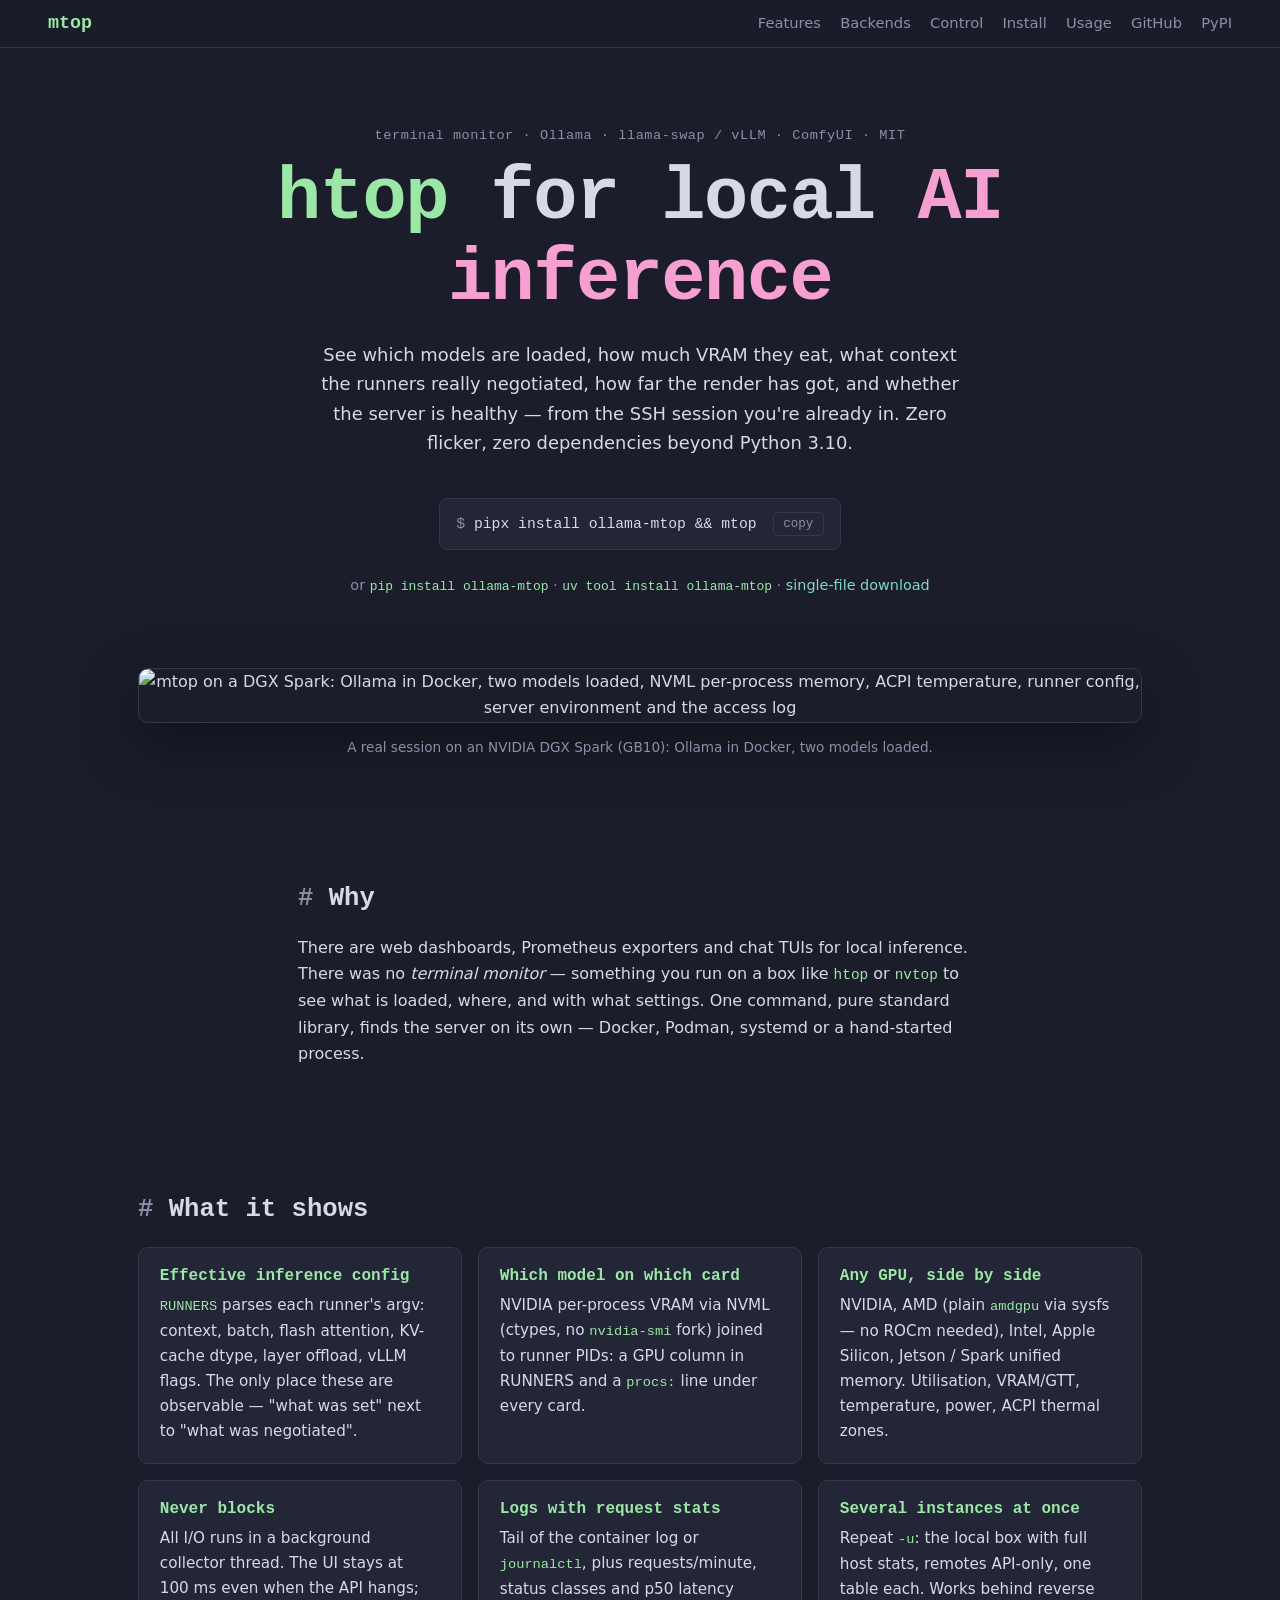
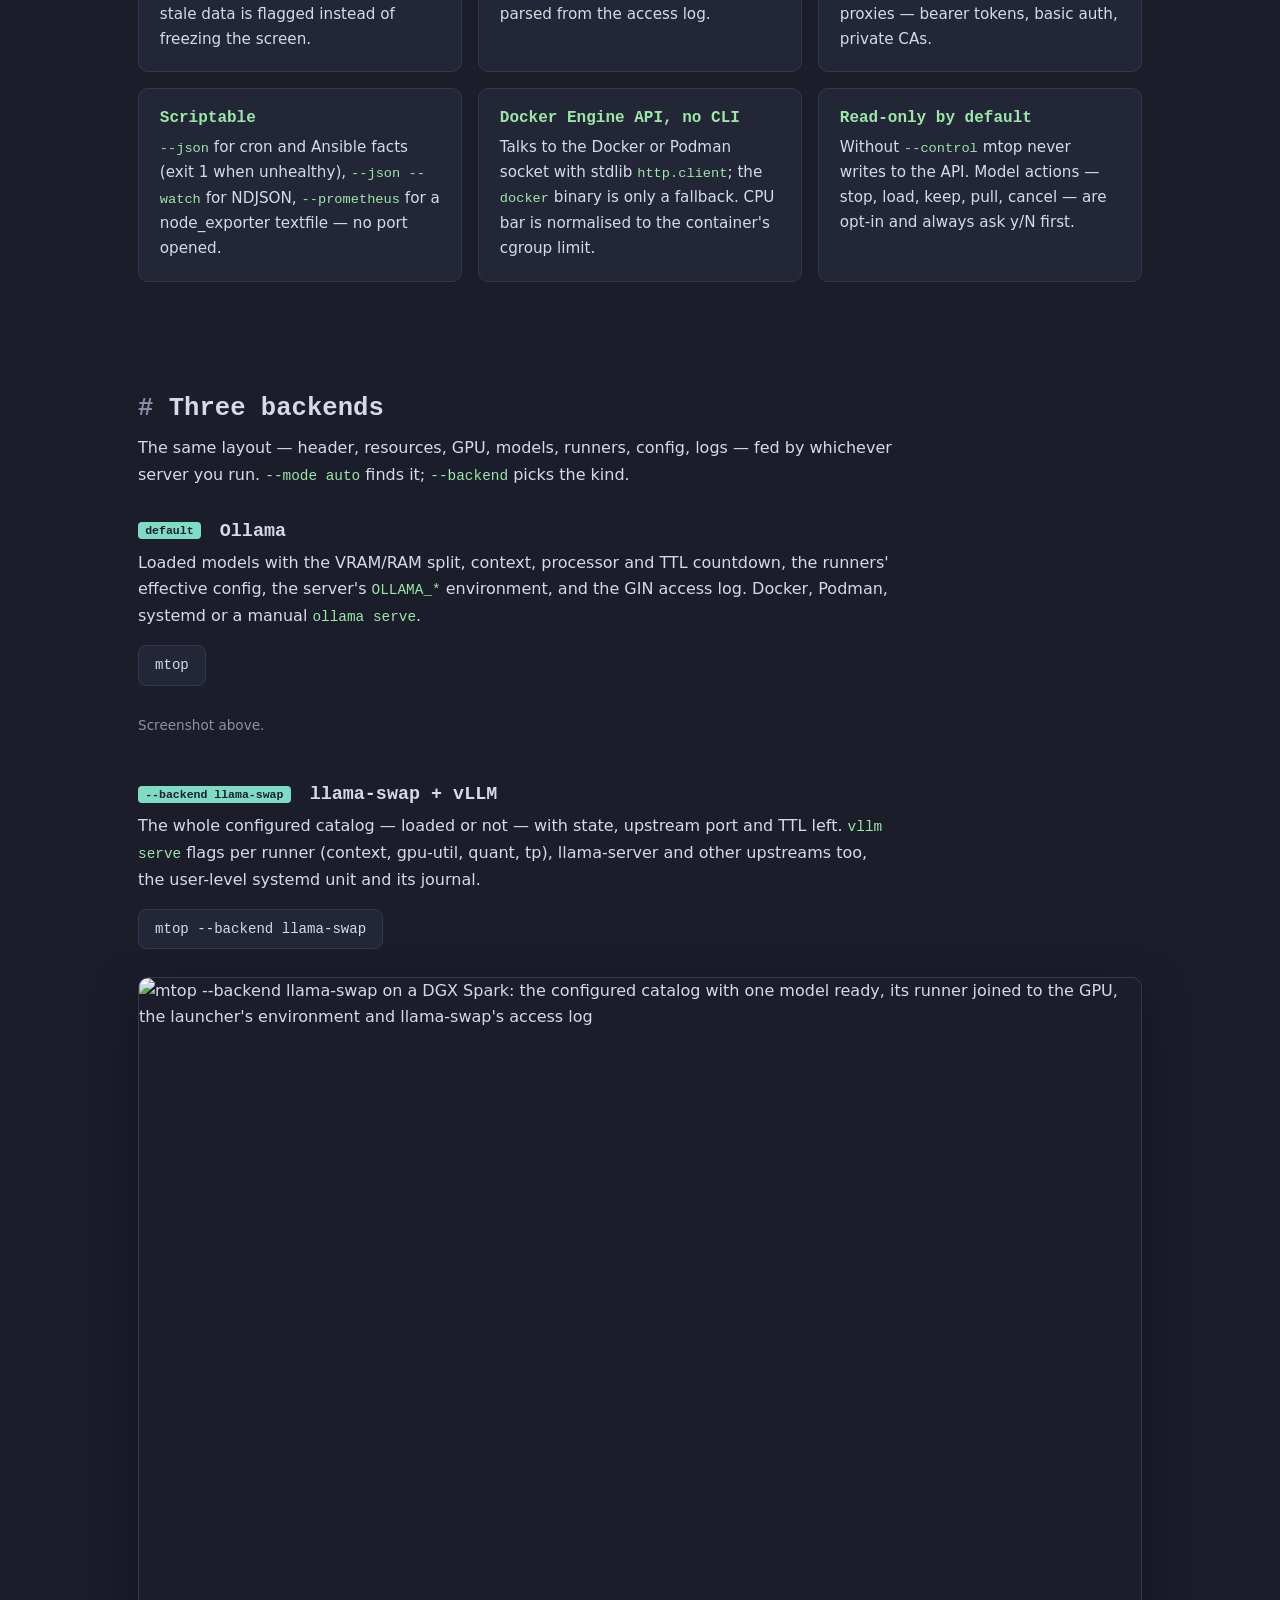
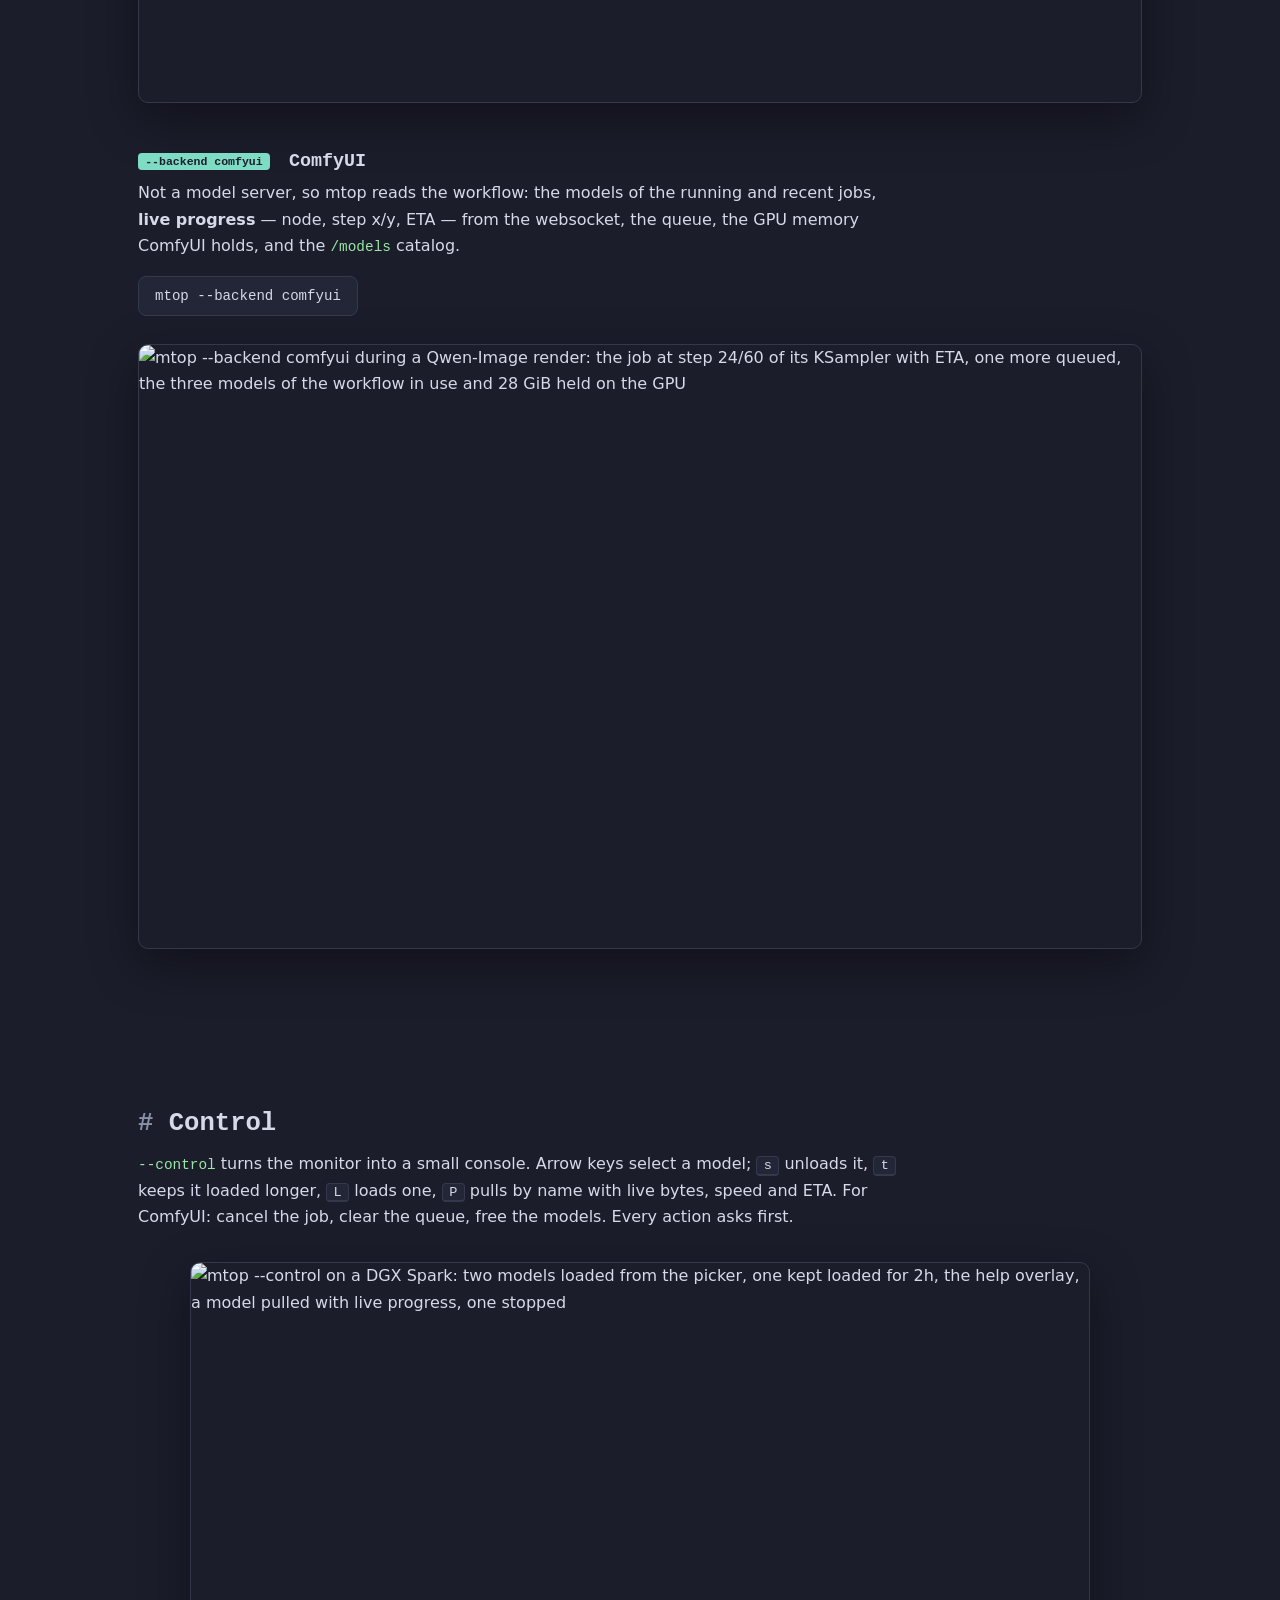
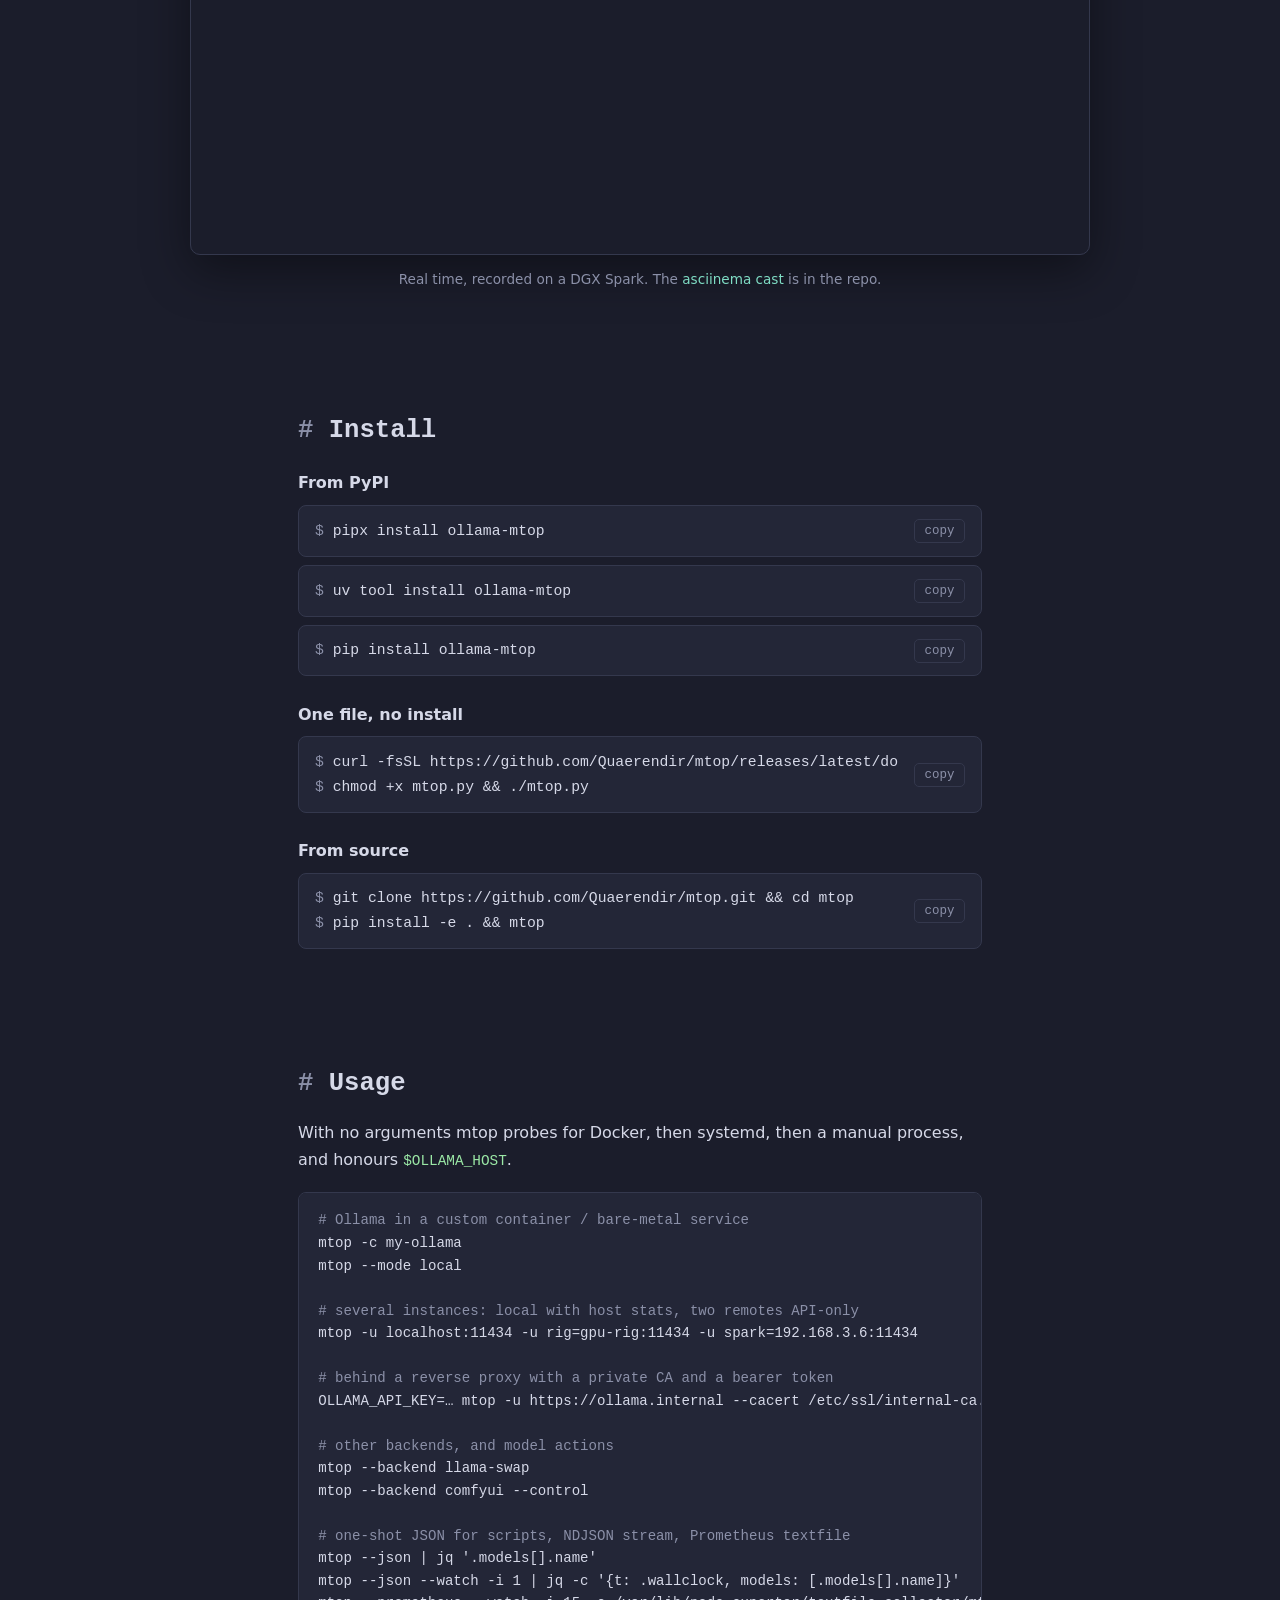
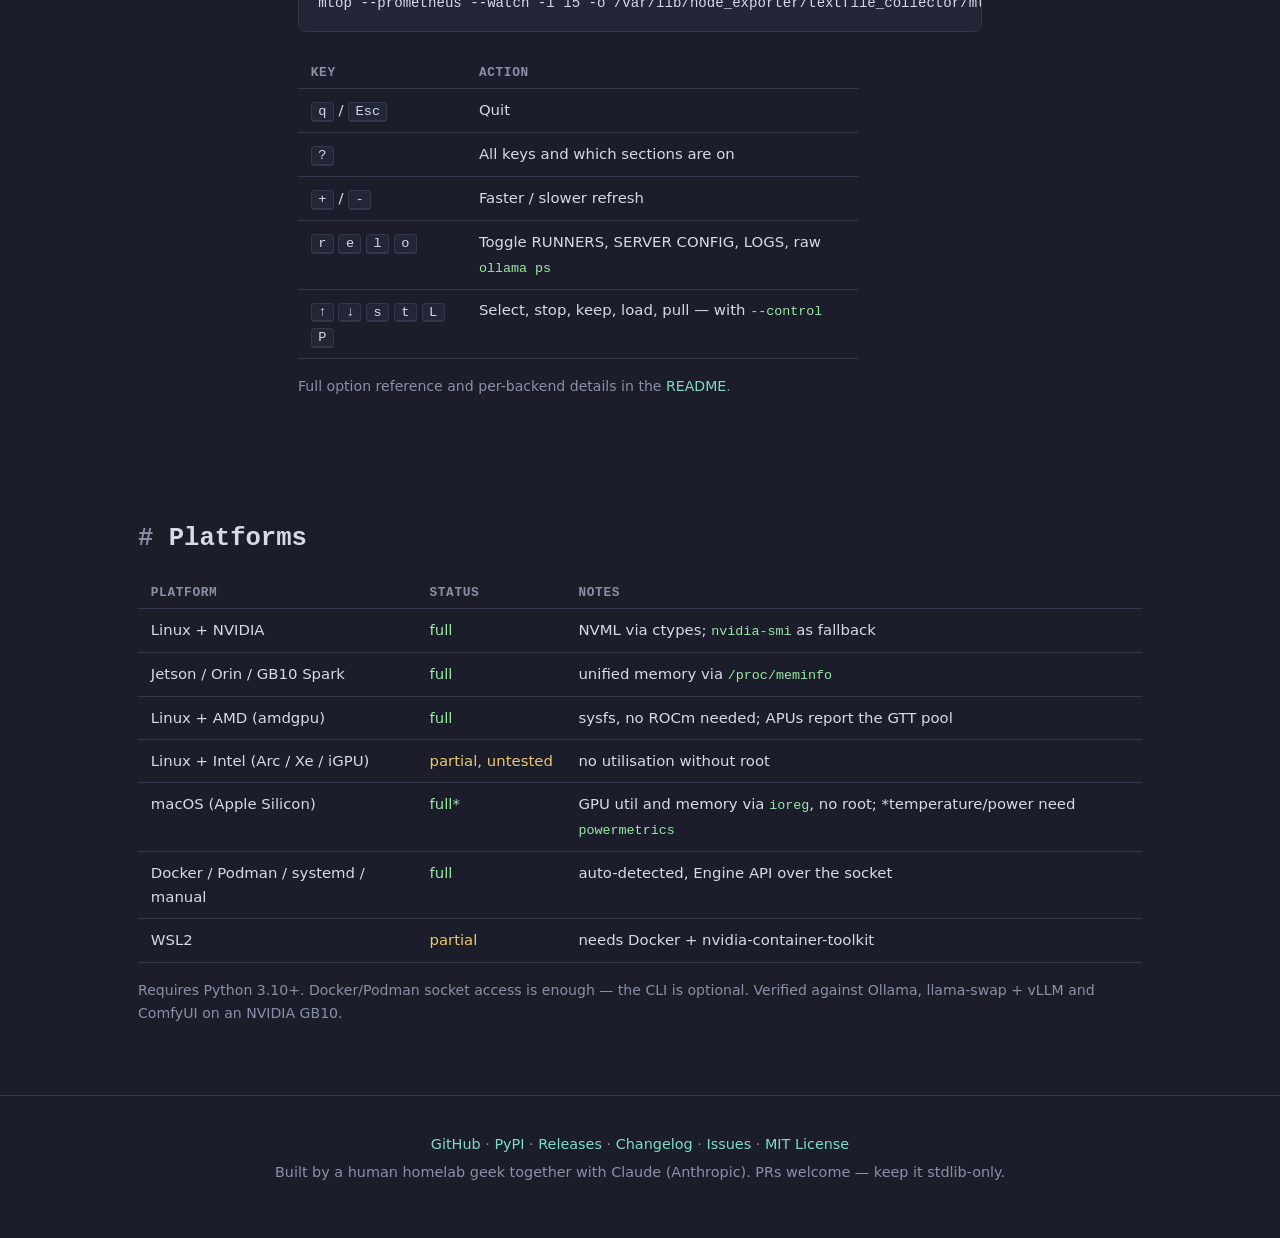
==== site/index.html @ ddf64fcb "site: static project page for GitHub Pages One-page site in site/ (plain HTML + CSS, no build step, " ====
<!DOCTYPE html>
<html lang="en">
<head>
<meta charset="utf-8">
<meta name="viewport" content="width=device-width, initial-scale=1">
<title>mtop — htop for local AI inference</title>
<meta name="description" content="A curses TUI that monitors local AI inference: Ollama, llama-swap/vLLM and ComfyUI — models, GPU and the server, in Docker, Podman or bare-metal. Zero flicker, zero dependencies beyond Python 3.10+.">
<meta name="theme-color" content="#1b1d2b">
<link rel="canonical" href="https://quaerendir.github.io/mtop/">
<meta property="og:type" content="website">
<meta property="og:title" content="mtop — htop for local AI inference">
<meta property="og:description" content="Terminal monitor for Ollama, llama-swap/vLLM and ComfyUI: loaded models, per-runner inference config, live job progress, GPU (NVIDIA / AMD / Intel / Apple), logs. Pure stdlib Python.">
<meta property="og:url" content="https://quaerendir.github.io/mtop/">
<meta property="og:image" content="https://quaerendir.github.io/mtop/screenshot.png">
<meta name="twitter:card" content="summary_large_image">
<link rel="icon" href="data:image/svg+xml,%3Csvg xmlns='http://www.w3.org/2000/svg' viewBox='0 0 32 32'%3E%3Crect width='32' height='32' rx='6' fill='%231b1d2b'/%3E%3Cpath d='M6 22V10l5 7 5-7v12M20 22h6M20 16h6M20 10h6' fill='none' stroke='%239be8a6' stroke-width='2.4' stroke-linecap='round' stroke-linejoin='round'/%3E%3C/svg%3E">
<link rel="stylesheet" href="style.css">
</head>
<body>

<header class="top">
  <a class="brand" href="#top">mtop</a>
  <nav>
    <a href="#features">Features</a>
    <a href="#backends">Backends</a>
    <a href="#control">Control</a>
    <a href="#install">Install</a>
    <a href="#usage">Usage</a>
    <a href="https://github.com/Quaerendir/mtop">GitHub</a>
    <a href="https://pypi.org/project/ollama-mtop/">PyPI</a>
  </nav>
</header>

<main id="top">

<section class="hero">
  <p class="eyebrow">terminal monitor · Ollama · llama-swap / vLLM · ComfyUI · MIT</p>
  <h1><span class="g">htop</span> for local <span class="p">AI inference</span></h1>
  <p class="lead">See which models are loaded, how much VRAM they eat, what context the runners really negotiated, how far the render has got, and whether the server is healthy — from the SSH session you're already in. Zero flicker, zero dependencies beyond Python&nbsp;3.10.</p>

  <div class="cmd" data-copy="pipx install ollama-mtop && mtop">
    <code><span class="dim">$</span> pipx install ollama-mtop &amp;&amp; mtop</code>
    <button type="button" aria-label="Copy command">copy</button>
  </div>
  <p class="alt">or <code>pip install ollama-mtop</code> · <code>uv tool install ollama-mtop</code> · <a href="#install">single-file download</a></p>
</section>

<section class="shot">
  <img src="screenshot.png" width="2518" height="1478" alt="mtop on a DGX Spark: Ollama in Docker, two models loaded, NVML per-process memory, ACPI temperature, runner config, server environment and the access log">
  <p class="caption">A real session on an NVIDIA DGX Spark (GB10): Ollama in Docker, two models loaded.</p>
</section>

<section id="why" class="narrow">
  <h2>Why</h2>
  <p>There are web dashboards, Prometheus exporters and chat TUIs for local inference. There was no <em>terminal monitor</em> — something you run on a box like <code>htop</code> or <code>nvtop</code> to see what is loaded, where, and with what settings. One command, pure standard library, finds the server on its own — Docker, Podman, systemd or a hand-started process.</p>
</section>

<section id="features">
  <h2>What it shows</h2>
  <div class="grid">
    <article>
      <h3>Effective inference config</h3>
      <p><code>RUNNERS</code> parses each runner's argv: context, batch, flash attention, KV-cache dtype, layer offload, vLLM flags. The only place these are observable — "what was set" next to "what was negotiated".</p>
    </article>
    <article>
      <h3>Which model on which card</h3>
      <p>NVIDIA per-process VRAM via NVML (ctypes, no <code>nvidia-smi</code> fork) joined to runner PIDs: a GPU column in RUNNERS and a <code>procs:</code> line under every card.</p>
    </article>
    <article>
      <h3>Any GPU, side by side</h3>
      <p>NVIDIA, AMD (plain <code>amdgpu</code> via sysfs — no ROCm needed), Intel, Apple Silicon, Jetson / Spark unified memory. Utilisation, VRAM/GTT, temperature, power, ACPI thermal zones.</p>
    </article>
    <article>
      <h3>Never blocks</h3>
      <p>All I/O runs in a background collector thread. The UI stays at 100&nbsp;ms even when the API hangs; stale data is flagged instead of freezing the screen.</p>
    </article>
    <article>
      <h3>Logs with request stats</h3>
      <p>Tail of the container log or <code>journalctl</code>, plus requests/minute, status classes and p50 latency parsed from the access log.</p>
    </article>
    <article>
      <h3>Several instances at once</h3>
      <p>Repeat <code>-u</code>: the local box with full host stats, remotes API-only, one table each. Works behind reverse proxies — bearer tokens, basic auth, private CAs.</p>
    </article>
    <article>
      <h3>Scriptable</h3>
      <p><code>--json</code> for cron and Ansible facts (exit 1 when unhealthy), <code>--json --watch</code> for NDJSON, <code>--prometheus</code> for a node_exporter textfile — no port opened.</p>
    </article>
    <article>
      <h3>Docker Engine API, no CLI</h3>
      <p>Talks to the Docker or Podman socket with stdlib <code>http.client</code>; the <code>docker</code> binary is only a fallback. CPU bar is normalised to the container's cgroup limit.</p>
    </article>
    <article>
      <h3>Read-only by default</h3>
      <p>Without <code>--control</code> mtop never writes to the API. Model actions — stop, load, keep, pull, cancel — are opt-in and always ask y/N first.</p>
    </article>
  </div>
</section>

<section id="backends">
  <h2>Three backends</h2>
  <p class="sectionlead">The same layout — header, resources, GPU, models, runners, config, logs — fed by whichever server you run. <code>--mode auto</code> finds it; <code>--backend</code> picks the kind.</p>

  <div class="backend">
    <div class="btext">
      <h3><span class="tag">default</span> Ollama</h3>
      <p>Loaded models with the VRAM/RAM split, context, processor and TTL countdown, the runners' effective config, the server's <code>OLLAMA_*</code> environment, and the GIN access log. Docker, Podman, systemd or a manual <code>ollama serve</code>.</p>
      <pre><code>mtop</code></pre>
    </div>
    <p class="bnote">Screenshot above.</p>
  </div>

  <div class="backend">
    <div class="btext">
      <h3><span class="tag">--backend llama-swap</span> llama-swap + vLLM</h3>
      <p>The whole configured catalog — loaded or not — with state, upstream port and TTL left. <code>vllm serve</code> flags per runner (context, gpu-util, quant, tp), llama-server and other upstreams too, the user-level systemd unit and its journal.</p>
      <pre><code>mtop --backend llama-swap</code></pre>
    </div>
    <img src="screenshot-llama-swap.png" width="2518" height="1820" loading="lazy" alt="mtop --backend llama-swap on a DGX Spark: the configured catalog with one model ready, its runner joined to the GPU, the launcher's environment and llama-swap's access log">
  </div>

  <div class="backend">
    <div class="btext">
      <h3><span class="tag">--backend comfyui</span> ComfyUI</h3>
      <p>Not a model server, so mtop reads the workflow: the models of the running and recent jobs, <strong>live progress</strong> — node, step x/y, ETA — from the websocket, the queue, the GPU memory ComfyUI holds, and the <code>/models</code> catalog.</p>
      <pre><code>mtop --backend comfyui</code></pre>
    </div>
    <img src="screenshot-comfyui.png" width="2518" height="1516" loading="lazy" alt="mtop --backend comfyui during a Qwen-Image render: the job at step 24/60 of its KSampler with ETA, one more queued, the three models of the workflow in use and 28 GiB held on the GPU">
  </div>
</section>

<section id="control">
  <h2>Control</h2>
  <p class="sectionlead"><code>--control</code> turns the monitor into a small console. Arrow keys select a model; <kbd>s</kbd> unloads it, <kbd>t</kbd> keeps it loaded longer, <kbd>L</kbd> loads one, <kbd>P</kbd> pulls by name with live bytes, speed and ETA. For ComfyUI: cancel the job, clear the queue, free the models. Every action asks first.</p>
  <img class="demo" src="demo-control.gif" width="1329" height="874" loading="lazy" alt="mtop --control on a DGX Spark: two models loaded from the picker, one kept loaded for 2h, the help overlay, a model pulled with live progress, one stopped">
  <p class="caption">Real time, recorded on a DGX Spark. The <a href="https://github.com/Quaerendir/mtop/blob/master/docs/demo-control.cast">asciinema cast</a> is in the repo.</p>
</section>

<section id="install" class="narrow">
  <h2>Install</h2>

  <h3>From PyPI</h3>
  <div class="cmd" data-copy="pipx install ollama-mtop"><code><span class="dim">$</span> pipx install ollama-mtop</code><button type="button" aria-label="Copy command">copy</button></div>
  <div class="cmd" data-copy="uv tool install ollama-mtop"><code><span class="dim">$</span> uv tool install ollama-mtop</code><button type="button" aria-label="Copy command">copy</button></div>
  <div class="cmd" data-copy="pip install ollama-mtop"><code><span class="dim">$</span> pip install ollama-mtop</code><button type="button" aria-label="Copy command">copy</button></div>

  <h3>One file, no install</h3>
  <div class="cmd" data-copy="curl -fsSL https://github.com/Quaerendir/mtop/releases/latest/download/mtop.py -o mtop.py &amp;&amp; chmod +x mtop.py &amp;&amp; ./mtop.py"><code><span class="dim">$</span> curl -fsSL https://github.com/Quaerendir/mtop/releases/latest/download/mtop.py -o mtop.py
<span class="dim">$</span> chmod +x mtop.py &amp;&amp; ./mtop.py</code><button type="button" aria-label="Copy command">copy</button></div>

  <h3>From source</h3>
  <div class="cmd" data-copy="git clone https://github.com/Quaerendir/mtop.git &amp;&amp; cd mtop &amp;&amp; pip install -e . &amp;&amp; mtop"><code><span class="dim">$</span> git clone https://github.com/Quaerendir/mtop.git &amp;&amp; cd mtop
<span class="dim">$</span> pip install -e . &amp;&amp; mtop</code><button type="button" aria-label="Copy command">copy</button></div>
</section>

<section id="usage" class="narrow">
  <h2>Usage</h2>
  <p>With no arguments mtop probes for Docker, then systemd, then a manual process, and honours <code>$OLLAMA_HOST</code>.</p>
<pre><code><span class="c"># Ollama in a custom container / bare-metal service</span>
mtop -c my-ollama
mtop --mode local

<span class="c"># several instances: local with host stats, two remotes API-only</span>
mtop -u localhost:11434 -u rig=gpu-rig:11434 -u spark=192.168.3.6:11434

<span class="c"># behind a reverse proxy with a private CA and a bearer token</span>
OLLAMA_API_KEY=… mtop -u https://ollama.internal --cacert /etc/ssl/internal-ca.pem

<span class="c"># other backends, and model actions</span>
mtop --backend llama-swap
mtop --backend comfyui --control

<span class="c"># one-shot JSON for scripts, NDJSON stream, Prometheus textfile</span>
mtop --json | jq '.models[].name'
mtop --json --watch -i 1 | jq -c '{t: .wallclock, models: [.models[].name]}'
mtop --prometheus --watch -i 15 -o /var/lib/node_exporter/textfile_collector/mtop.prom</code></pre>

  <table class="keys">
    <tr><th>Key</th><th>Action</th></tr>
    <tr><td><kbd>q</kbd> / <kbd>Esc</kbd></td><td>Quit</td></tr>
    <tr><td><kbd>?</kbd></td><td>All keys and which sections are on</td></tr>
    <tr><td><kbd>+</kbd> / <kbd>-</kbd></td><td>Faster / slower refresh</td></tr>
    <tr><td><kbd>r</kbd> <kbd>e</kbd> <kbd>l</kbd> <kbd>o</kbd></td><td>Toggle RUNNERS, SERVER CONFIG, LOGS, raw <code>ollama ps</code></td></tr>
    <tr><td><kbd>↑</kbd> <kbd>↓</kbd> <kbd>s</kbd> <kbd>t</kbd> <kbd>L</kbd> <kbd>P</kbd></td><td>Select, stop, keep, load, pull — with <code>--control</code></td></tr>
  </table>
  <p class="note">Full option reference and per-backend details in the <a href="https://github.com/Quaerendir/mtop#readme">README</a>.</p>
</section>

<section id="platforms">
  <h2>Platforms</h2>
  <div class="tablewrap">
  <table class="plat">
    <tr><th>Platform</th><th>Status</th><th>Notes</th></tr>
    <tr><td>Linux + NVIDIA</td><td class="ok">full</td><td>NVML via ctypes; <code>nvidia-smi</code> as fallback</td></tr>
    <tr><td>Jetson / Orin / GB10 Spark</td><td class="ok">full</td><td>unified memory via <code>/proc/meminfo</code></td></tr>
    <tr><td>Linux + AMD (amdgpu)</td><td class="ok">full</td><td>sysfs, no ROCm needed; APUs report the GTT pool</td></tr>
    <tr><td>Linux + Intel (Arc / Xe / iGPU)</td><td class="warn">partial, untested</td><td>no utilisation without root</td></tr>
    <tr><td>macOS (Apple Silicon)</td><td class="ok">full*</td><td>GPU util and memory via <code>ioreg</code>, no root; *temperature/power need <code>powermetrics</code></td></tr>
    <tr><td>Docker / Podman / systemd / manual</td><td class="ok">full</td><td>auto-detected, Engine API over the socket</td></tr>
    <tr><td>WSL2</td><td class="warn">partial</td><td>needs Docker + nvidia-container-toolkit</td></tr>
  </table>
  </div>
  <p class="note">Requires Python 3.10+. Docker/Podman socket access is enough — the CLI is optional. Verified against Ollama, llama-swap + vLLM and ComfyUI on an NVIDIA GB10.</p>
</section>

</main>

<footer>
  <p>
    <a href="https://github.com/Quaerendir/mtop">GitHub</a> ·
    <a href="https://pypi.org/project/ollama-mtop/">PyPI</a> ·
    <a href="https://github.com/Quaerendir/mtop/releases">Releases</a> ·
    <a href="https://github.com/Quaerendir/mtop/blob/master/CHANGELOG.md">Changelog</a> ·
    <a href="https://github.com/Quaerendir/mtop/issues">Issues</a> ·
    <a href="https://github.com/Quaerendir/mtop/blob/master/LICENSE">MIT License</a>
  </p>
  <p class="dim">Built by a human homelab geek together with Claude (Anthropic). PRs welcome — keep it stdlib-only.</p>
</footer>

<script>
// Progressive enhancement: copy buttons. The page works without it.
document.querySelectorAll('.cmd button').forEach(function (b) {
  b.addEventListener('click', function () {
    var text = b.parentElement.getAttribute('data-copy');
    var done = function () { b.textContent = 'copied'; setTimeout(function () { b.textContent = 'copy'; }, 1500); };
    if (navigator.clipboard) { navigator.clipboard.writeText(text).then(done, function () {}); }
  });
});
</script>
</body>
</html>
---- site/style.css ----
:root {
  --bg: #1b1d2b;
  --bg2: #232637;
  --line: #34384d;
  --fg: #d6d9e8;
  --dim: #8b90a8;
  --green: #9be8a6;
  --pink: #f5a0d0;
  --mint: #7fdcc4;
  --warn: #e8c86a;
  --mono: ui-monospace, "SF Mono", "JetBrains Mono", Menlo, Consolas, "Liberation Mono", monospace;
}
* { box-sizing: border-box; }
html { scroll-behavior: smooth; }
body {
  margin: 0; background: var(--bg); color: var(--fg);
  font: 16px/1.65 system-ui, -apple-system, "Segoe UI", Roboto, sans-serif;
}
a { color: var(--mint); text-decoration: none; }
a:hover { text-decoration: underline; }
code, pre, kbd { font-family: var(--mono); }
code { font-size: .9em; color: var(--green); }

.top {
  position: sticky; top: 0; z-index: 10;
  display: flex; align-items: center; justify-content: space-between; gap: 1rem;
  padding: .7rem clamp(1rem, 4vw, 3rem);
  background: color-mix(in srgb, var(--bg) 88%, transparent);
  backdrop-filter: blur(8px); border-bottom: 1px solid var(--line);
}
.brand { font: 700 1.15rem var(--mono); color: var(--green); }
.top nav { display: flex; gap: 1.2rem; flex-wrap: wrap; font-size: .92rem; }
.top nav a { color: var(--dim); }
.top nav a:hover { color: var(--fg); text-decoration: none; }

main > section { padding: 3.5rem clamp(1rem, 4vw, 3rem); max-width: 1100px; margin: 0 auto; }
main > section.narrow { max-width: 780px; }
h2 { font: 700 1.6rem var(--mono); margin: 0 0 1.4rem; color: var(--fg); }
h2::before { content: "# "; color: var(--dim); }
h3 { font-size: 1rem; margin: 1.6rem 0 .5rem; color: var(--fg); }

.hero { text-align: center; padding-top: 5rem; }
.eyebrow { font: .85rem var(--mono); color: var(--dim); margin: 0 0 1rem; letter-spacing: .04em; }
h1 { font: 800 clamp(2.6rem, 8vw, 4.6rem)/1.1 var(--mono); margin: 0 0 1.2rem; letter-spacing: -.02em; }
h1 .g { color: var(--green); } h1 .p { color: var(--pink); }
.lead { max-width: 640px; margin: 0 auto 2rem; font-size: 1.12rem; color: var(--fg); }
.alt { color: var(--dim); font-size: .9rem; margin-top: 1rem; }

.cmd {
  position: relative; display: flex; align-items: center; justify-content: space-between; gap: 1rem;
  background: var(--bg2); border: 1px solid var(--line); border-radius: 8px;
  padding: .8rem 1rem; margin: .5rem auto; max-width: 100%; text-align: left;
}
.hero .cmd { display: inline-flex; }
.cmd code { color: var(--fg); white-space: pre; overflow-x: auto; font-size: .92rem; }
.cmd .dim, .dim { color: var(--dim); }
.cmd button {
  flex: none; font: .78rem var(--mono); color: var(--dim); background: transparent;
  border: 1px solid var(--line); border-radius: 5px; padding: .25rem .6rem; cursor: pointer;
}
.cmd button:hover { color: var(--green); border-color: var(--green); }

.shot { text-align: center; padding-top: 0 !important; }
.shot img {
  width: 100%; height: auto; border-radius: 10px; border: 1px solid var(--line);
  box-shadow: 0 20px 60px rgba(0, 0, 0, .45);
}
.caption { color: var(--dim); font-size: .85rem; margin-top: .8rem; }

.grid { display: grid; grid-template-columns: repeat(auto-fit, minmax(300px, 1fr)); gap: 1rem; }
.grid article { background: var(--bg2); border: 1px solid var(--line); border-radius: 10px; padding: 1.2rem 1.3rem; }
.grid h3 { margin: 0 0 .5rem; color: var(--green); font: 700 1rem var(--mono); }
.grid p { margin: 0; color: var(--fg); font-size: .95rem; }

pre {
  background: var(--bg2); border: 1px solid var(--line); border-radius: 8px;
  padding: 1rem 1.2rem; overflow-x: auto; font-size: .88rem; line-height: 1.6; margin: 1.2rem 0;
}
pre code { color: var(--fg); font-size: inherit; }
pre .c { color: var(--dim); }

table { border-collapse: collapse; width: 100%; font-size: .93rem; }
th, td { text-align: left; padding: .55rem .8rem; border-bottom: 1px solid var(--line); vertical-align: top; }
th { color: var(--dim); font: 600 .8rem var(--mono); text-transform: uppercase; letter-spacing: .05em; }
.tablewrap { overflow-x: auto; }
td.ok { color: var(--green); white-space: nowrap; }
td.warn { color: var(--warn); white-space: nowrap; }
kbd {
  background: var(--bg2); border: 1px solid var(--line); border-bottom-width: 2px;
  border-radius: 4px; padding: .05rem .4rem; font-size: .85rem; color: var(--fg);
}
.keys { max-width: 560px; margin-top: 1.5rem; }
.note { color: var(--dim); font-size: .88rem; margin-top: 1rem; }

footer {
  border-top: 1px solid var(--line); text-align: center; padding: 2rem 1rem 3rem;
  color: var(--dim); font-size: .9rem;
}
footer p { margin: .3rem 0; }

.sectionlead { max-width: 760px; color: var(--fg); margin: -.6rem 0 2rem; }
.backend { margin: 0 0 3rem; }
.backend h3 { margin: 0 0 .5rem; font: 700 1.15rem var(--mono); color: var(--fg); }
.backend .btext { max-width: 760px; }
.backend .btext p { margin: 0 0 .6rem; }
.backend pre { display: inline-block; margin: .4rem 0 1.2rem; padding: .5rem 1rem; }
.backend img, img.demo {
  display: block; width: 100%; height: auto; border-radius: 10px; border: 1px solid var(--line);
  box-shadow: 0 16px 48px rgba(0, 0, 0, .4);
}
img.demo { max-width: 900px; margin: 0 auto; }
.bnote { color: var(--dim); font-size: .85rem; margin: 0; }
.tag {
  display: inline-block; font: 600 .72rem var(--mono); color: var(--bg); background: var(--mint);
  border-radius: 4px; padding: .12rem .45rem; margin-right: .5rem; vertical-align: .12em;
}
#control .caption { text-align: center; }

@media (max-width: 640px) {
  .top nav a:nth-child(-n+4) { display: none; }
  .hero { padding-top: 3rem; }
  .hero .cmd { display: flex; }
}
@media (prefers-reduced-motion: reduce) { html { scroll-behavior: auto; } }
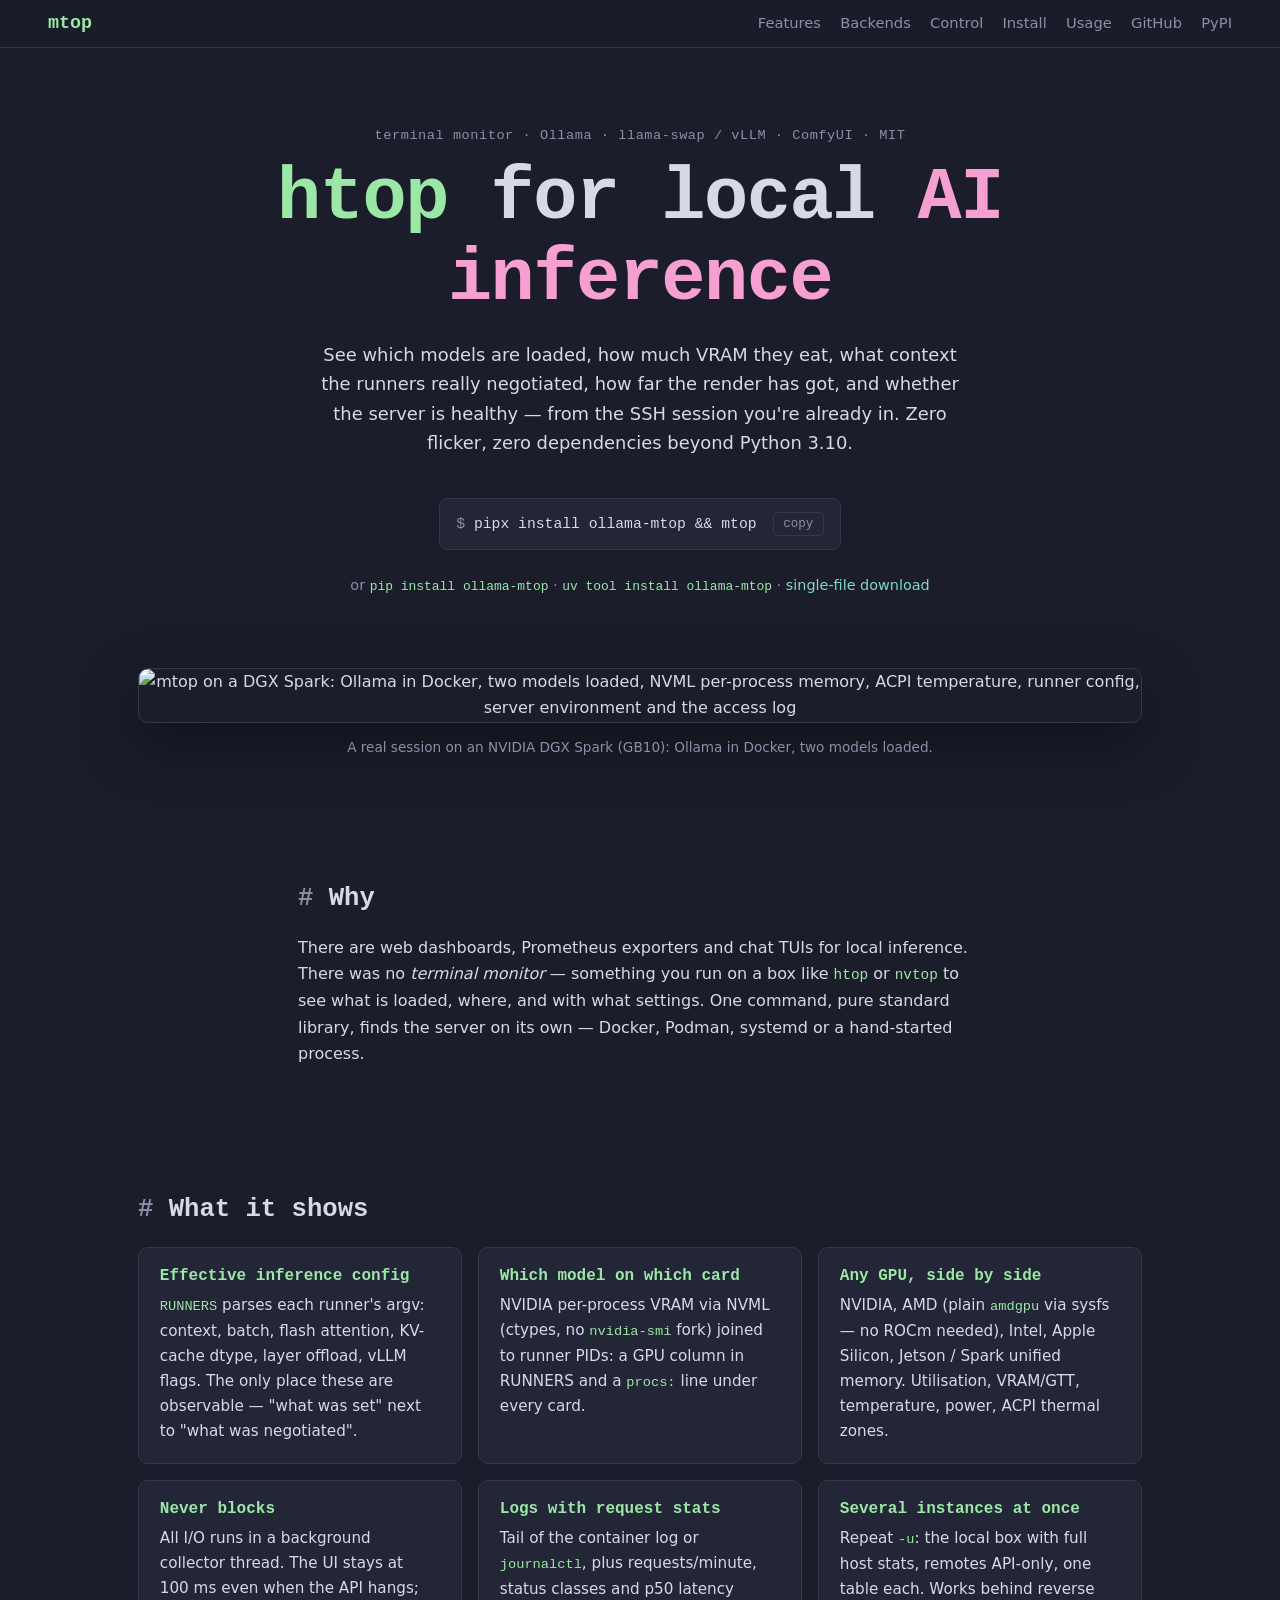
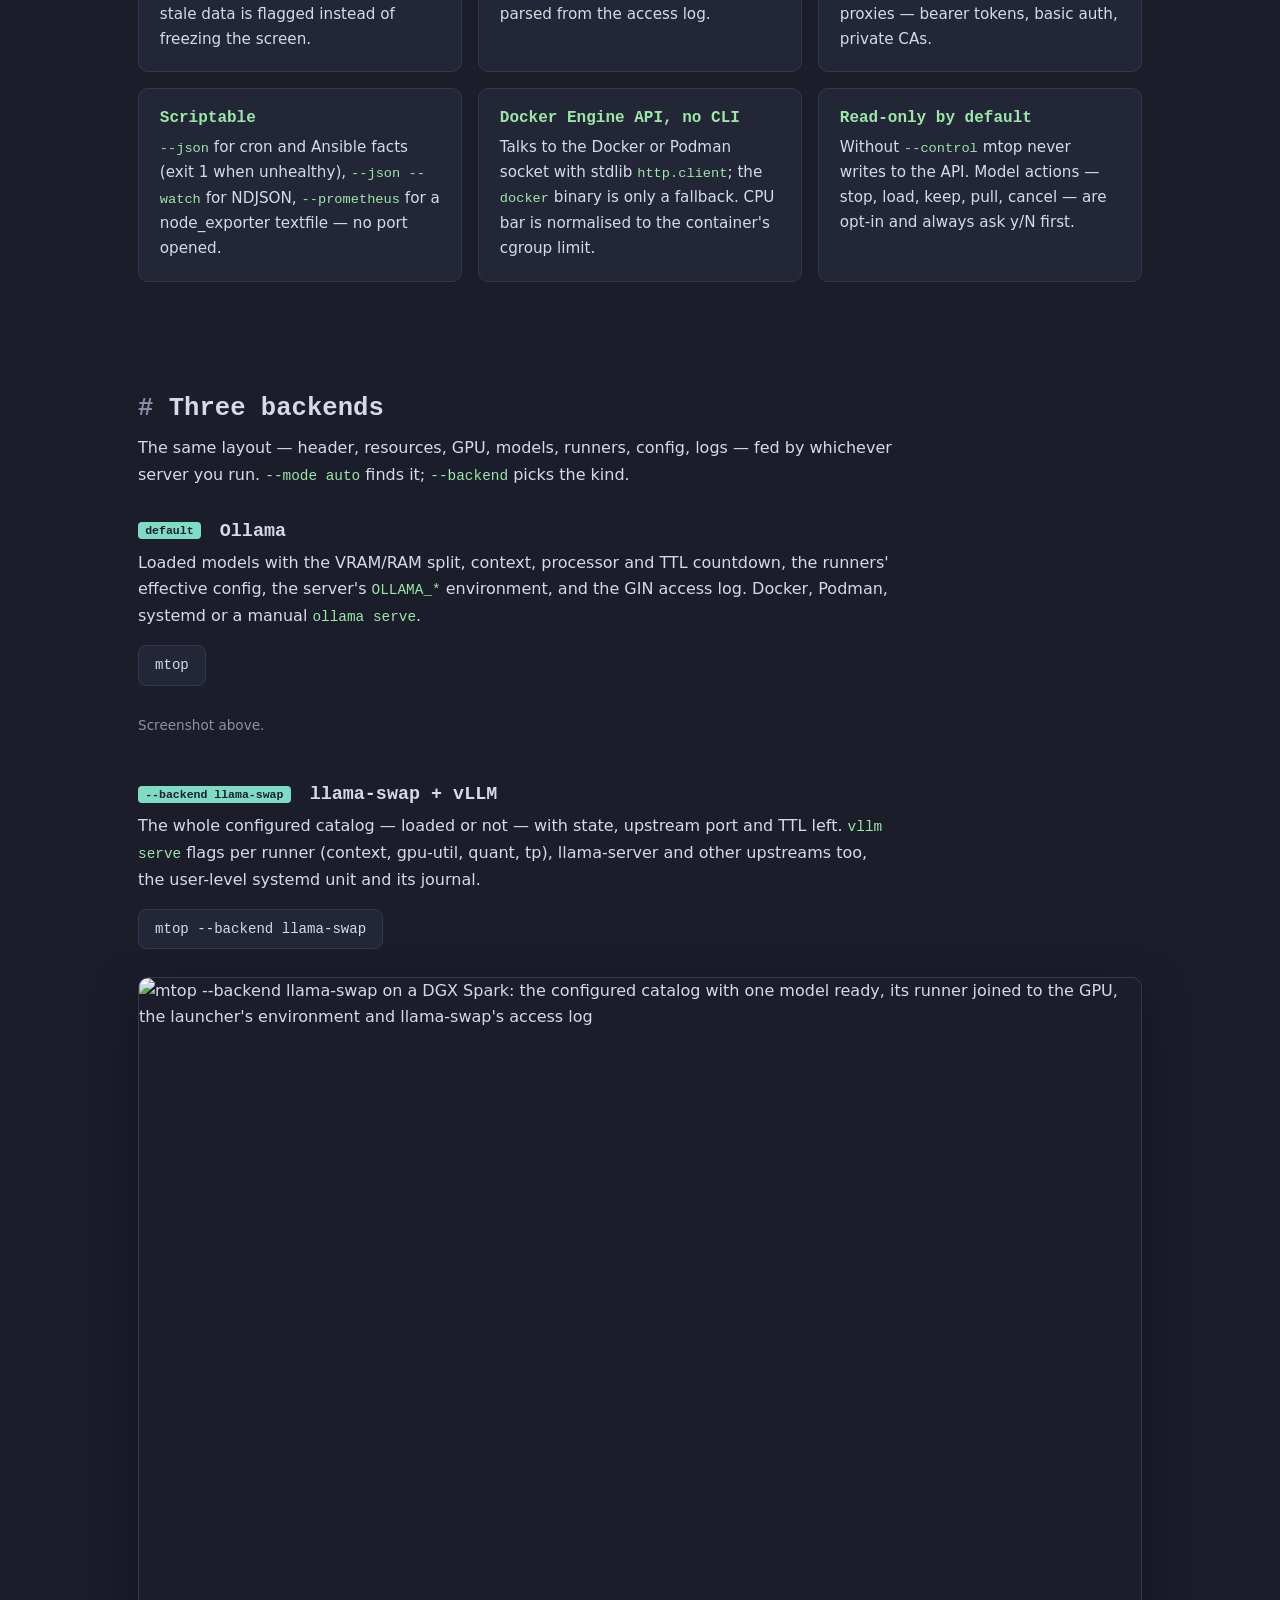
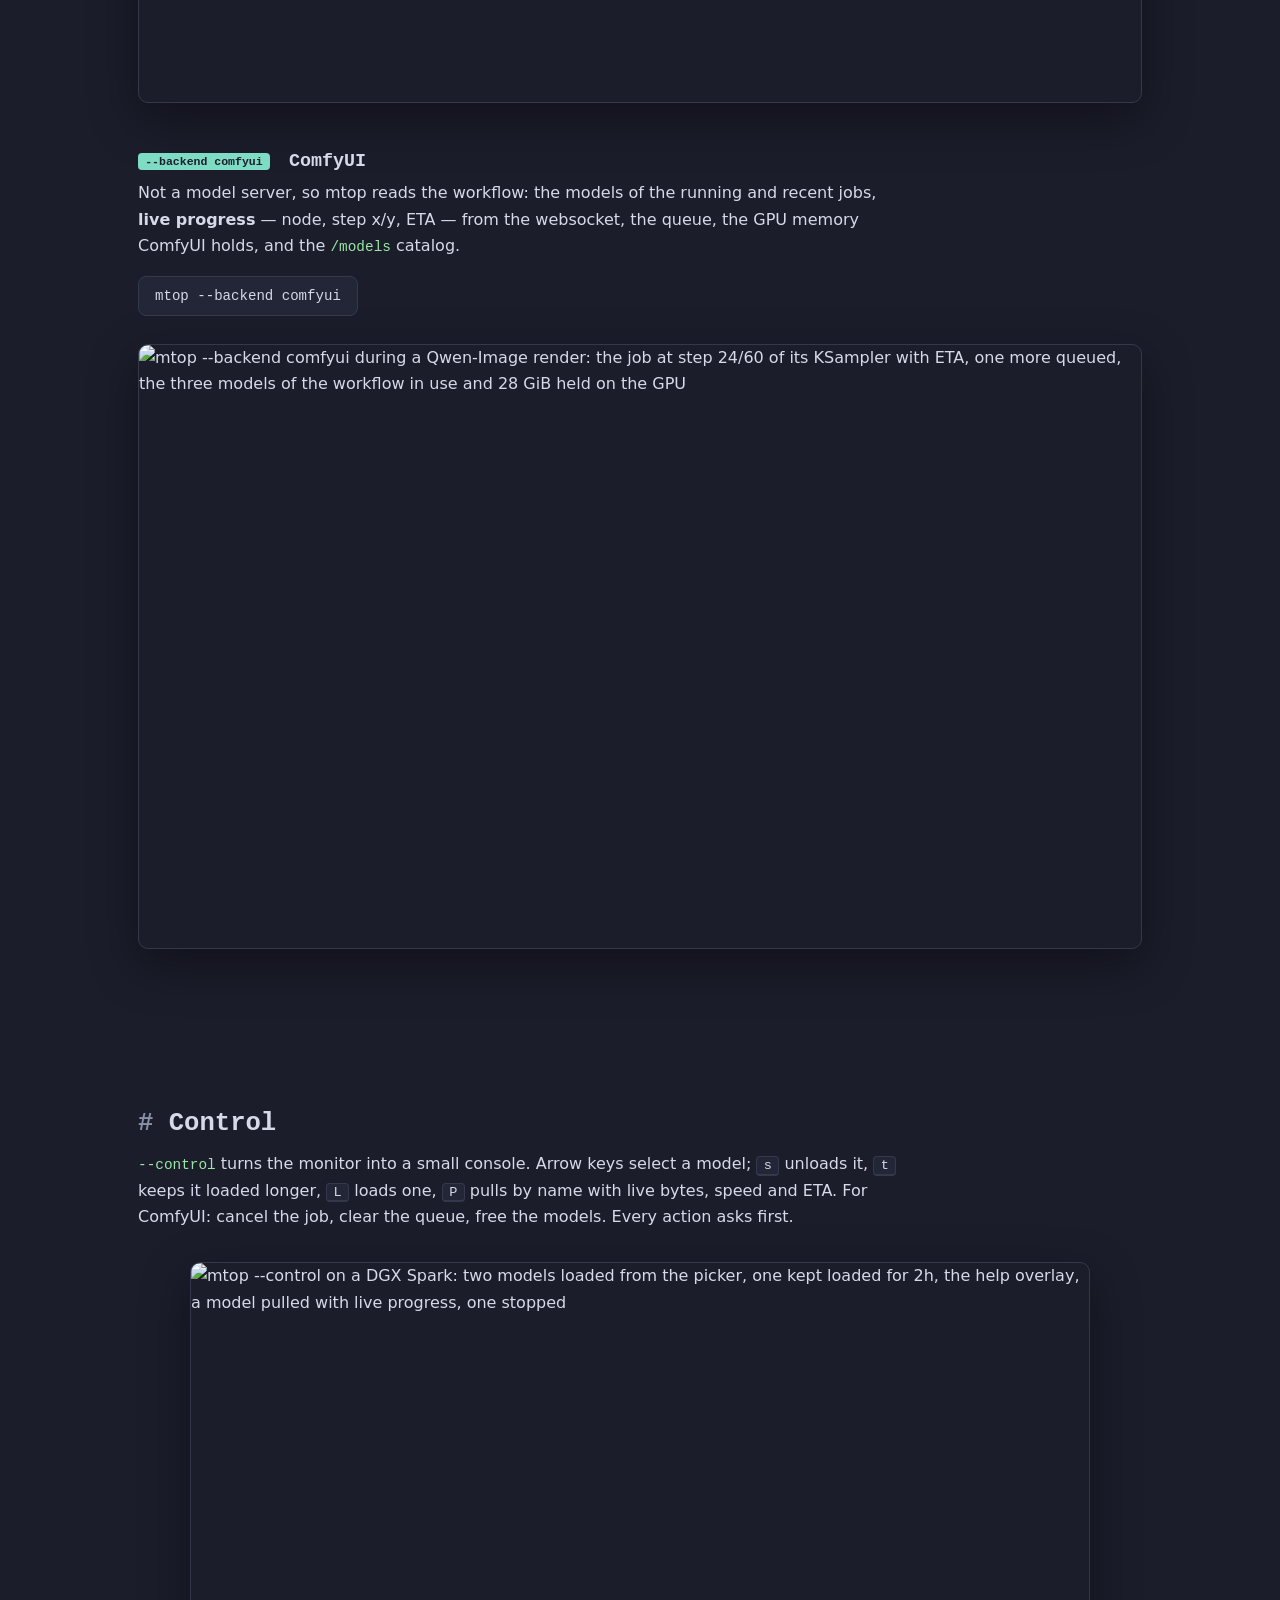
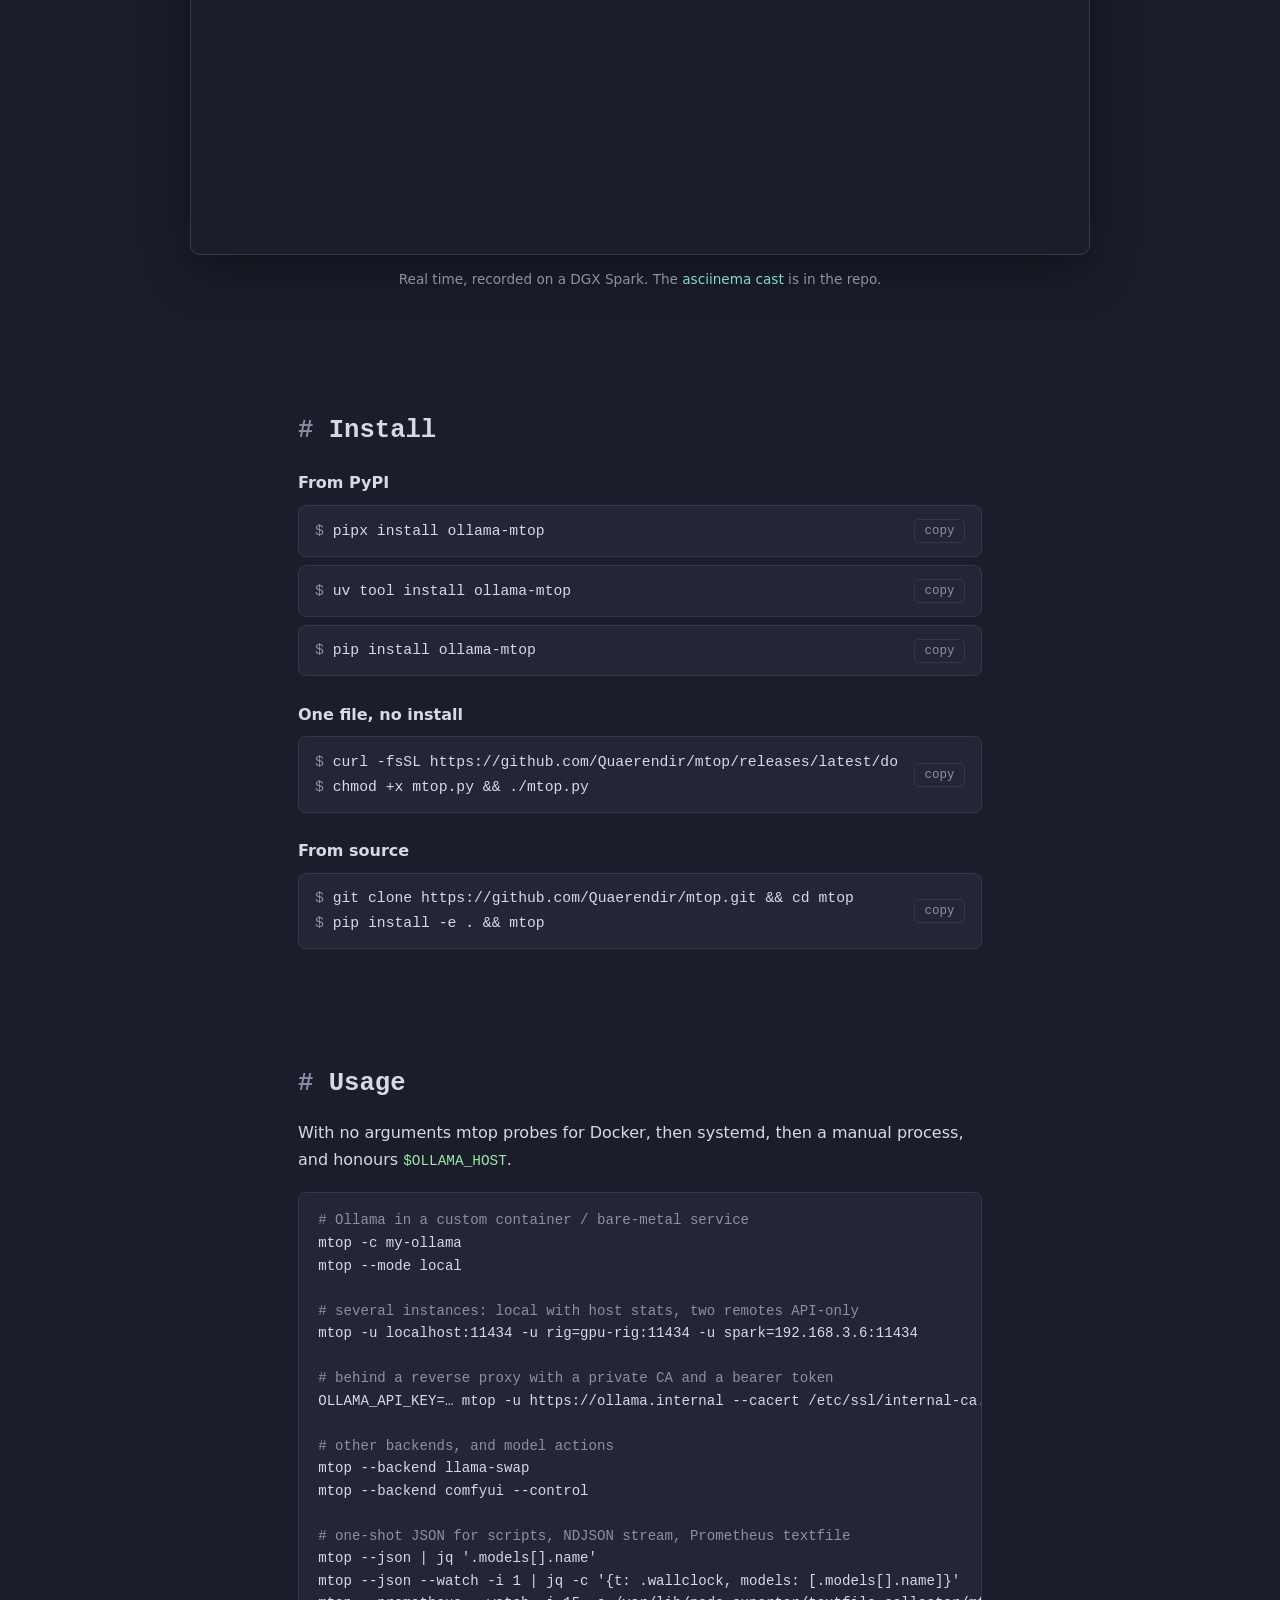
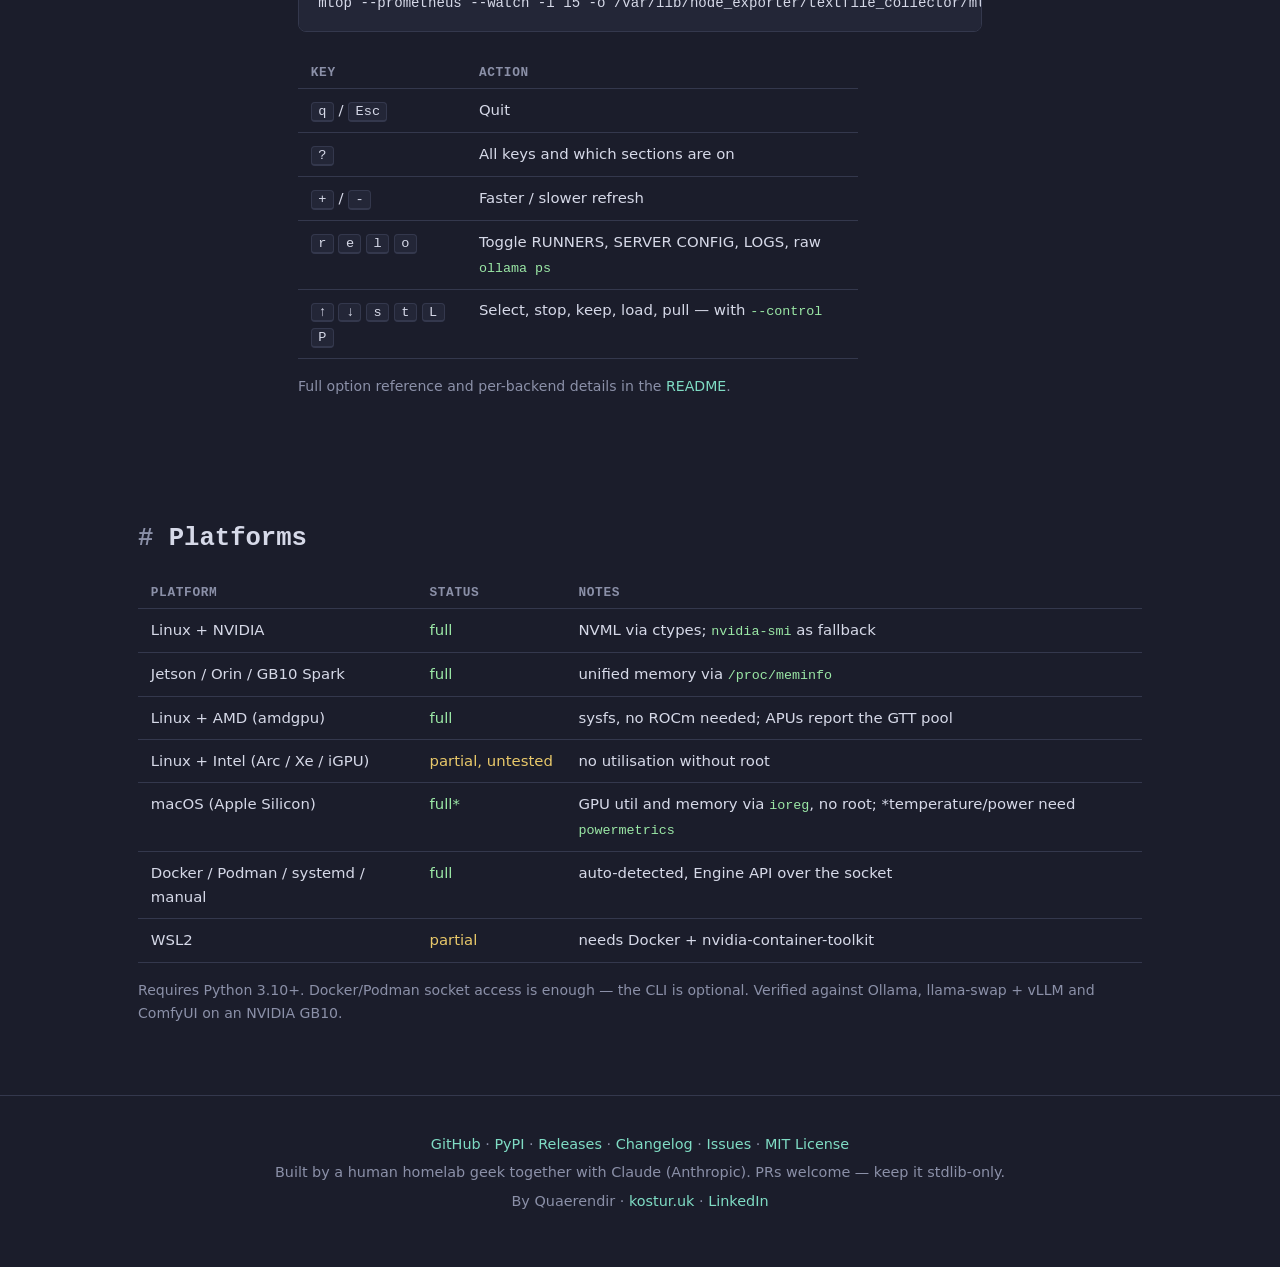
==== commit 181eb267: "site: author links (kostur.uk, LinkedIn) in the footer Co-Authored-By: Claude Sonnet 5.5 <noreply@an" ====
--- a/site/index.html
+++ b/site/index.html
@@ -215,6 +215,7 @@
     <a href="https://github.com/Quaerendir/mtop/blob/master/LICENSE">MIT License</a>
   </p>
   <p class="dim">Built by a human homelab geek together with Claude (Anthropic). PRs welcome — keep it stdlib-only.</p>
+  <p class="dim">By Quaerendir · <a href="https://kostur.uk">kostur.uk</a> · <a href="https://www.linkedin.com/in/quaerendir/" rel="me noopener">LinkedIn</a></p>
 </footer>
 
 <script>
